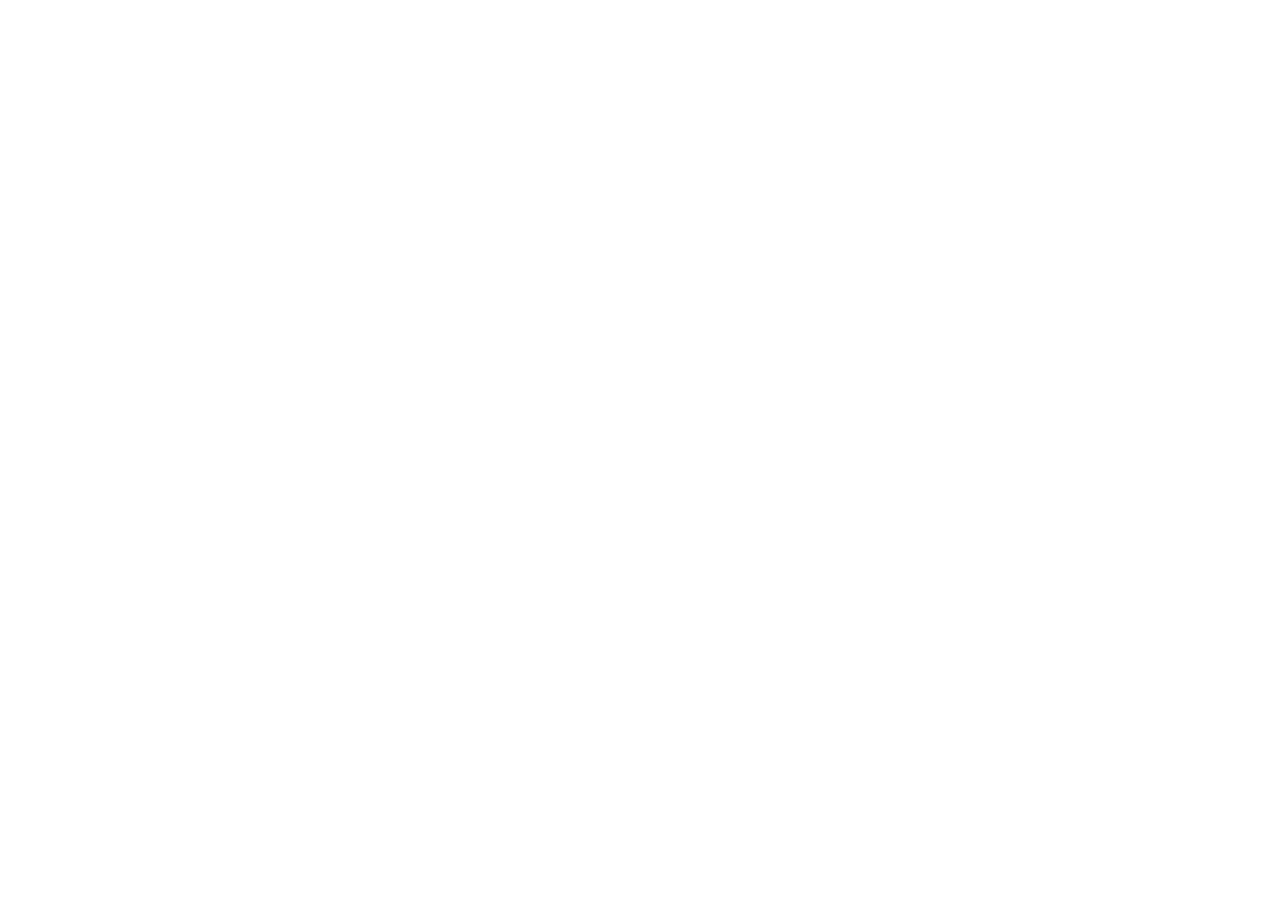
==== index.html @ da87ca2b "Initial commit" ====
<!DOCTYPE html>
<html lang="en">

<head>
<meta charset="UTF-8">
<meta http-equiv="X-UA-Compatible" content="IE=edge">
<meta name="viewport" content="width=device-width, initial-scale=1.0">
<title>Document</title>
<link rel="stylesheet" href="css/main.css">
<script src="js/app.js" defer></script>
</head>

<body>

<!--============ HEADER ============-->
<header class="header">

</header>
<!--============ SECTION ============-->
<section class="section">

</section>
<!--============ FOOTER ============-->
<footer class="footer">

</footer>

</body>

</html>
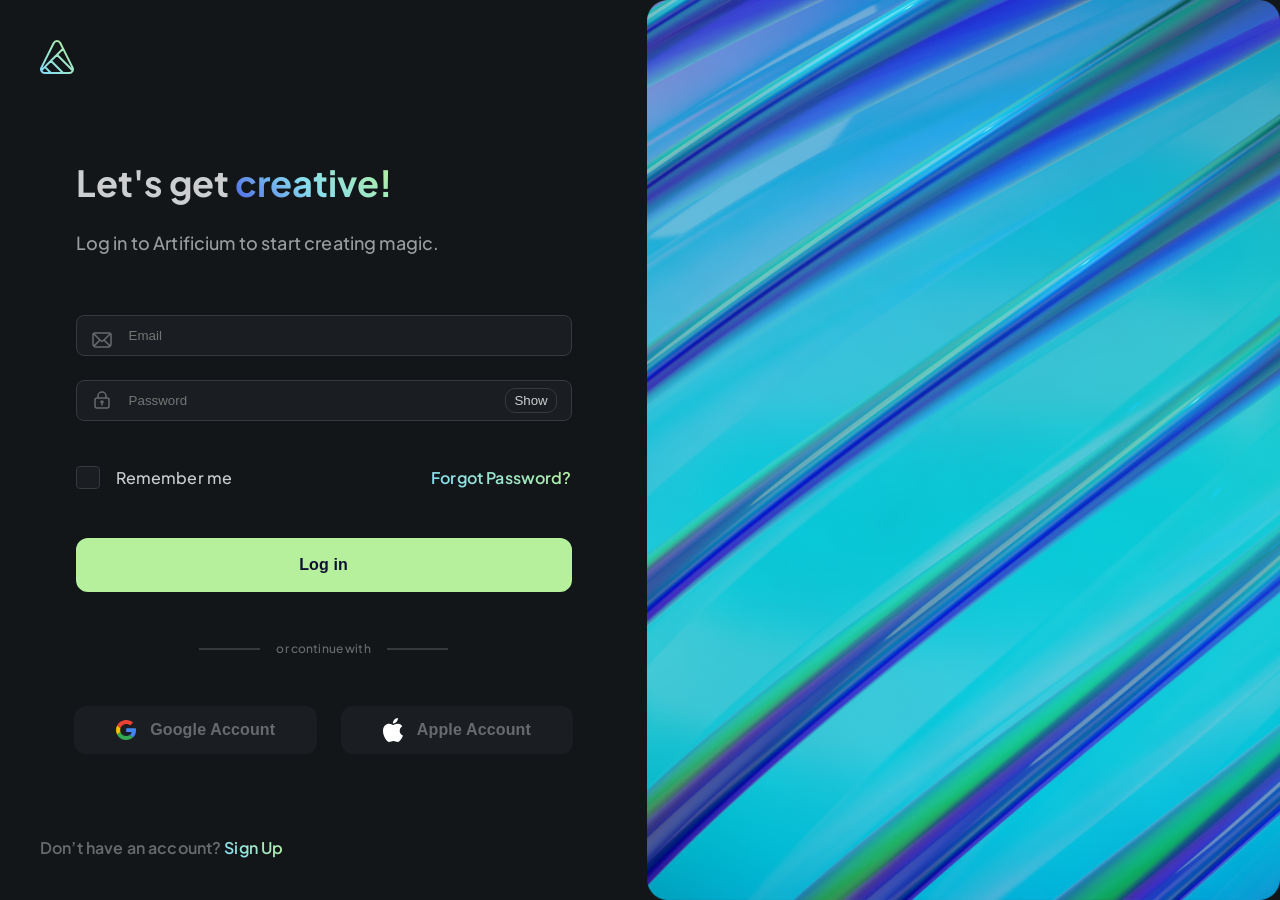
==== commit c8070d78: "path 0.1" ====
--- a/index.html
+++ b/index.html
@@ -6,24 +6,70 @@
 <meta http-equiv="X-UA-Compatible" content="IE=edge">
 <meta name="viewport" content="width=device-width, initial-scale=1.0">
 <title>Document</title>
-<link rel="stylesheet" href="css/main.css">
-<script src="js/app.js" defer></script>
+<link rel="stylesheet" href="css/style.css">
+<script src="js/main.js" defer></script>
 </head>
 
 <body>
 
-<!--============ HEADER ============-->
-<header class="header">
+<!--============ SECTION ============-->
+<section class="login">
+	<div class="login__left">
+		<a href="#" class="login__logo"><img src="assets/login/img/logo.svg" alt="logo"></a>
+		<div class="login__form form">
+			<h1 class="form__title">Let's get <span> creative!</span></h1>
+			<p class="form__subtitle">Log in to Artificium to start creating magic.</p>
+			<div class="form__input email">
+				<svg viewBox="0 0 24 24" xmlns="http://www.w3.org/2000/svg" xmlns:xlink="http://www.w3.org/1999/xlink" width="24.000000" height="24.000000" fill="none" customFrame="#000000">
+					<rect id="Lead Icon" width="24.000000" height="24.000000" x="0.000000" y="0.000000" />
+					<path id="icon" d="M19 5C20.1046 5 21 5.89543 21 7L21 16C21 16.8284 20.6642 17.5784 20.1213 18.1213C19.5784 18.6642 18.8284 19 18 19L6 19C5.17157 19 4.42157 18.6642 3.87868 18.1213C3.33579 17.5784 3 16.8284 3 16L3 7C3 5.89543 3.89543 5 5 5L19 5ZM4 6L10 12L10.5858 12.5858C11.3668 13.3668 12.6332 13.3668 13.4142 12.5858L14 12L20 6M20.1213 18.1213L14 12M3.87868 18.1213L10 12" fill-rule="nonzero" stroke="rgb(104,107,110)" stroke-linecap="round" stroke-width="1.500000" />
+				</svg>
+				<input type="email" placeholder="Email" class="input-email" required>
+				<span class="form__input-error">Incorrect email!</span>
+			</div>
+			<div class="form__input password">
+				<svg viewBox="0 0 24 24" xmlns="http://www.w3.org/2000/svg" xmlns:xlink="http://www.w3.org/1999/xlink" width="24.000000" height="24.000000" fill="none" customFrame="#000000">
+					<rect id="Lead Icon" width="24.000000" height="24.000000" x="0.000000" y="0.000000" />
+					<path id="icon" d="M17 10C18.1046 10 19 10.8954 19 12L19 18C19 19.1046 18.1046 20 17 20L7 20C5.89543 20 5 19.1046 5 18L5 12C5 10.8954 5.89543 10 7 10L17 10ZM8 10L8 8C8 5.79086 9.79086 4 12 4C14.2091 4 16 5.79086 16 8L16 10M12 15C11.4477 15 11 14.5523 11 14C11 13.4477 11.4477 13 12 13C12.5523 13 13 13.4477 13 14C13 14.5523 12.5523 15 12 15ZM12 15L12 17" fill-rule="evenodd" stroke="rgb(104,107,110)" stroke-linecap="round" stroke-linejoin="round" stroke-width="1.500000" />
+				</svg>
+				<input type="password" placeholder="Password" class="input-password" required>
+				<button type="button" class="form__password-toggle">Show</button>
+			</div>
+			<div class="form__help">
+				<label class="form__checkbox">
+					<input type="checkbox" class="form__checkbox-input">
+					<span class="form__checkbox-box"></span>
+					<span class="form__checkbox-text">Remember me</span>
+				</label>
+				<a href="#" class="form__forgot">Forgot Password?</a>
+			</div>
+			<div class="form__button">
+				<button class="button button-form">Log in</button>
+			</div>
+		</div>
+		<div class="login__line">
+			<span></span>
+			<p class="login__line-text">or continue with</p>
+			<span></span>
+		</div>
+		<div class="login__socials">
+			<button class="login__socials-btn">
+				<img src="assets/login/icon/google-icon.svg" alt="google-icon">
+				Google Account
+			</button>
+			<button class="login__socials-btn">
+				<img src="assets/login/icon/apple-icon.svg" alt="apple-icon">
+				Apple Account
+			</button>
+		</div>
+		<div class="login__signup">
+			<span class="login__signup-text">Don’t have an account?</span>
+			<a href="" class="login__signup-link">Sign Up</a>
+		</div>
+	</div>
+		<img class="login__right" src="assets/login/img/Illustration.png" alt="Illustration">
+</section>
 
-</header>
-<!--============ SECTION ============-->
-<section class="section">
-
-</section>
-<!--============ FOOTER ============-->
-<footer class="footer">
-
-</footer>
 
 </body>
 
--- a/css/style.css
+++ b/css/style.css
@@ -0,0 +1,452 @@
+:root {
+  --bg-main: rgba(19, 22, 25, 1);
+  --bg-input: rgba(54, 58, 61, 1);
+  --color-main: rgba(205, 206, 207, 1);
+  --color-white: rgba(232, 233, 233, 1);
+  --color-muted: rgba(155, 156, 158, 1);
+  --color-dark: rgba(12, 17, 50, 1);
+  --color-primmary: rgba(182, 240, 156, 1);
+  --color-hover: rgba(200, 244, 180, 1);
+  --color-hover2: rgba(219, 247, 205, 1);
+  --color-noble-600: rgba(26, 29, 33, 1);
+  --color-noble-500: rgba(54, 58, 61, 1);
+  --color-noble-400: rgba(104, 107, 110, 1);
+}
+
+html {
+  font-size: 100%;
+}
+@media screen and (max-width: 430px) {
+  html {
+    font-size: 87%;
+  }
+}
+
+body {
+  background: var(--bg-main);
+  font-size: 1rem;
+  font-family: "PLusjakartaSans";
+  font-weight: 400;
+  color: var(--color-main);
+}
+
+@font-face {
+  font-family: "PLusjakartaSans";
+  src: url(../assets/fonts/PlusJakartaSans-Regular.woff2) format("woff2");
+  font-weight: 400;
+  font-style: normal;
+  font-display: swap;
+}
+@font-face {
+  font-family: "PLusjakartaSans";
+  src: url(../assets/fonts/PlusJakartaSans-Medium.woff2) format("woff2");
+  font-weight: 500;
+  font-style: normal;
+  font-display: swap;
+}
+@font-face {
+  font-family: "PLusjakartaSans";
+  src: url(../assets/fonts/PlusJakartaSans-SemiBold.woff2) format("woff2");
+  font-weight: 600;
+  font-style: normal;
+  font-display: swap;
+}
+@font-face {
+  font-family: "PLusjakartaSans";
+  src: url(../assets/fonts/PlusJakartaSans-Bold.woff2) format("woff2");
+  font-style: normal;
+  font-display: swap;
+}
+*,
+*::after,
+*::before {
+  margin: 0;
+  padding: 0;
+  -webkit-box-sizing: border-box;
+          box-sizing: border-box;
+}
+
+a {
+  color: inherit;
+  text-decoration: none;
+  outline: none;
+}
+
+ol,
+ul {
+  list-style: none;
+}
+
+img {
+  max-width: 100%;
+}
+
+h1, h2, h3, h4, h5, h6 {
+  font-size: inherit;
+  font-weight: inherit;
+}
+
+button,
+input,
+textarea {
+  outline: none;
+  border: none;
+}
+
+.login {
+  display: -webkit-box;
+  display: -ms-flexbox;
+  display: flex;
+  width: 100%;
+  height: 100vh;
+  overflow: hidden;
+}
+.login__left {
+  -webkit-box-flex: 1;
+      -ms-flex: 1;
+          flex: 1;
+  display: -webkit-box;
+  display: -ms-flexbox;
+  display: flex;
+  -webkit-box-align: center;
+      -ms-flex-align: center;
+          align-items: center;
+  -webkit-box-orient: vertical;
+  -webkit-box-direction: normal;
+      -ms-flex-direction: column;
+          flex-direction: column;
+  -webkit-box-pack: center;
+      -ms-flex-pack: center;
+          justify-content: center;
+  padding: 40px;
+  height: 100%;
+}
+.login__logo {
+  -ms-flex-item-align: start;
+      align-self: flex-start;
+  margin-bottom: auto;
+}
+.login__line {
+  width: 44%;
+  display: -webkit-box;
+  display: -ms-flexbox;
+  display: flex;
+  -webkit-box-pack: center;
+      -ms-flex-pack: center;
+          justify-content: center;
+  -webkit-box-align: center;
+      -ms-flex-align: center;
+          align-items: center;
+  margin: 48px auto;
+  gap: 16px;
+}
+.login__line span {
+  -webkit-box-flex: 1;
+      -ms-flex: 1;
+          flex: 1;
+  border: 1px solid rgb(54, 58, 61);
+}
+@media screen and (max-width: 430px) {
+  .login__line span {
+    display: none;
+  }
+}
+.login__line-text {
+  color: var(--color-noble-400);
+  font-size: 0.75rem;
+  font-weight: 500;
+  line-height: 1.125rem;
+  letter-spacing: 0.15px;
+}
+.login__socials {
+  width: 100%;
+  display: grid;
+  grid-template-columns: auto auto;
+  -webkit-box-pack: center;
+      -ms-flex-pack: center;
+          justify-content: center;
+  gap: 24px;
+  margin-bottom: auto;
+}
+@media screen and (max-width: 570px) {
+  .login__socials {
+    grid-template-columns: 1fr;
+    margin-bottom: 30px;
+  }
+}
+.login__socials-btn {
+  display: -webkit-box;
+  display: -ms-flexbox;
+  display: flex;
+  -webkit-box-align: center;
+      -ms-flex-align: center;
+          align-items: center;
+  -webkit-box-pack: center;
+      -ms-flex-pack: center;
+          justify-content: center;
+  gap: 14px;
+  border-radius: 12px;
+  background: var(--color-noble-600);
+  color: var(--color-noble-400);
+  font-size: 1rem;
+  padding: 12px 42px;
+  font-weight: 600;
+  line-height: 1.5rem;
+  letter-spacing: 0.15px;
+  cursor: pointer;
+  -webkit-transition: 320ms ease-in;
+  transition: 320ms ease-in;
+}
+.login__socials-btn:hover {
+  background: var(--color-noble-500);
+}
+.login__signup {
+  -ms-flex-item-align: start;
+      align-self: flex-start;
+}
+.login__signup-text {
+  color: var(--color-noble-400);
+  font-size: 1rem;
+  font-weight: 600;
+  line-height: 1.5rem;
+  letter-spacing: 0.15px;
+}
+.login__signup-link {
+  background: linear-gradient(45deg, rgb(130, 219, 247) 0%, rgb(182, 240, 156) 100%);
+  -webkit-background-clip: text;
+  color: transparent;
+  background-clip: text;
+  font-size: 1rem;
+  line-height: 1.5rem;
+  font-weight: 600;
+  letter-spacing: 0.15px;
+}
+@media screen and (max-width: 572px) {
+  .login__right {
+    display: none;
+  }
+}
+
+.form {
+  min-width: 496px;
+}
+@media screen and (max-width: 570px) {
+  .form {
+    min-width: 350px;
+  }
+}
+@media screen and (max-width: 430px) {
+  .form {
+    min-width: 250px;
+  }
+}
+.form__title {
+  font-size: 2.25rem;
+  font-weight: 400;
+  line-height: 44px;
+  margin-bottom: 24px;
+}
+.form__title span {
+  background: linear-gradient(45deg, rgb(77, 98, 229) 0%, rgb(135.15, 221.08, 237.99) 45%, rgb(182, 240, 156) 100%);
+  -webkit-background-clip: text;
+  color: transparent;
+  background-clip: text;
+}
+.form__subtitle {
+  color: var(--color-muted);
+  font-size: 1.125rem;
+  font-weight: 500;
+  line-height: 1.75rem;
+  letter-spacing: 0.15px;
+  margin-bottom: 58px;
+}
+.form__input {
+  position: relative;
+  width: 100%;
+}
+.form__input :focus-within {
+  -webkit-box-shadow: 0px 0px 0px 4px rgba(132, 220, 245, 0.24);
+          box-shadow: 0px 0px 0px 4px rgba(132, 220, 245, 0.24);
+  background: rgb(26, 29, 33);
+  border-radius: 8px;
+  -webkit-transition: 250ms ease-out;
+  transition: 250ms ease-out;
+  border: 1px solid rgb(130, 219, 247);
+}
+.form__input svg {
+  position: absolute;
+  top: 20%;
+  left: 3%;
+}
+.form__input input {
+  background: rgb(26, 29, 33);
+  border: 1px solid rgb(54, 58, 61);
+  border-radius: 8px;
+  padding: 12px 16px 12px 52px;
+  width: 100%;
+  color: var(--color-main);
+}
+.form__input input ::-webkit-input-placeholder {
+  color: var(--color-muted);
+}
+.form__input input ::-moz-placeholder {
+  color: var(--color-muted);
+}
+.form__input input :-ms-input-placeholder {
+  color: var(--color-muted);
+}
+.form__input input ::-ms-input-placeholder {
+  color: var(--color-muted);
+}
+.form__input input ::placeholder {
+  color: var(--color-muted);
+}
+.form__input input:-webkit-autofill, .form__input input:-webkit-autofill:hover, .form__input input:-webkit-autofill:focus, .form__input input:-webkit-autofill:active {
+  -webkit-box-shadow: 0 0 0 30px rgb(26, 29, 33) inset !important;
+  -webkit-text-fill-color: var(--color-main) !important;
+  -webkit-transition: background-color 5000s ease-in-out 0s;
+  transition: background-color 5000s ease-in-out 0s;
+}
+.form__input input.error {
+  border: 1px solid rgb(255, 51, 51);
+}
+.form__input input.error ~ .form__input-error {
+  opacity: 1;
+  visibility: visible;
+}
+.form__input-error {
+  color: #D0302F;
+  font-size: 1rem;
+  font-weight: 500;
+  line-height: 1.5rem;
+  letter-spacing: 0.15px;
+  opacity: 0;
+  visibility: hidden;
+  -webkit-transition: 140ms ease-in;
+  transition: 140ms ease-in;
+}
+.form__password-toggle {
+  position: absolute;
+  right: 3%;
+  top: 20%;
+  border-radius: 10px;
+  background: var(--color-noble-600);
+  border: 1px solid rgb(54, 58, 61);
+  color: var(--color-main);
+  padding: 4px 8px;
+  cursor: pointer;
+}
+.form__help {
+  display: -webkit-box;
+  display: -ms-flexbox;
+  display: flex;
+  -webkit-box-align: center;
+      -ms-flex-align: center;
+          align-items: center;
+  -webkit-box-pack: justify;
+      -ms-flex-pack: justify;
+          justify-content: space-between;
+  margin-top: 45px;
+  margin-bottom: 48px;
+}
+@media screen and (max-width: 360px) {
+  .form__help {
+    display: block;
+  }
+}
+.form__checkbox {
+  display: -webkit-box;
+  display: -ms-flexbox;
+  display: flex;
+  -webkit-box-align: center;
+      -ms-flex-align: center;
+          align-items: center;
+  gap: 16px;
+}
+@media screen and (max-width: 360px) {
+  .form__checkbox {
+    margin-bottom: 15px;
+  }
+}
+.form__checkbox-input {
+  position: absolute;
+  opacity: 0;
+  width: 0;
+  height: 0;
+}
+.form__checkbox-input:checked ~ .form__checkbox-box::after {
+  opacity: 1;
+}
+.form__checkbox-box {
+  display: -webkit-box;
+  display: -ms-flexbox;
+  display: flex;
+  -webkit-box-align: center;
+      -ms-flex-align: center;
+          align-items: center;
+  -webkit-box-pack: center;
+      -ms-flex-pack: center;
+          justify-content: center;
+  width: 24px;
+  height: 23px;
+  border: 1px solid rgb(54, 58, 61);
+  border-radius: 4px;
+  background: rgb(26, 29, 33);
+  cursor: pointer;
+  -webkit-transition: 440ms ease-out;
+  transition: 440ms ease-out;
+}
+.form__checkbox-box::after {
+  content: "";
+  width: 4px;
+  height: 9px;
+  border: solid white;
+  border-width: 0 2px 2px 0;
+  -webkit-transform: rotate(45deg);
+          transform: rotate(45deg);
+  opacity: 0;
+  -webkit-transition: 340ms ease-out;
+  transition: 340ms ease-out;
+}
+.form__checkbox-text {
+  color: var(--color-main);
+  font-size: 1rem;
+  font-weight: 500;
+  line-height: 1.5rem;
+  letter-spacing: 0.15px;
+  cursor: pointer;
+}
+.form__forgot {
+  background: linear-gradient(45deg, rgb(130, 219, 247) 0%, rgb(182, 240, 156) 100%);
+  -webkit-background-clip: text;
+  color: transparent;
+  background-clip: text;
+  font-size: 1rem;
+  font-weight: 600;
+  line-height: 1.5rem;
+  letter-spacing: 0.15px;
+}
+
+.button {
+  border-radius: 12px;
+  background: var(--color-primmary);
+  border: 3px solid var(--color-primmary);
+  color: rgb(12, 17, 50);
+  cursor: pointer;
+  font-size: 1rem;
+  line-height: 1.5rem;
+  font-weight: 600;
+  letter-spacing: 0.15px;
+  padding: 12px 0;
+  -webkit-transition: 560ms ease-out;
+  transition: 560ms ease-out;
+}
+.button:hover {
+  color: rgb(200, 244, 180);
+  background: none;
+  border: 3px solid rgb(200, 244, 180);
+}
+
+.button-form {
+  width: 100%;
+}/*# sourceMappingURL=style.css.map */
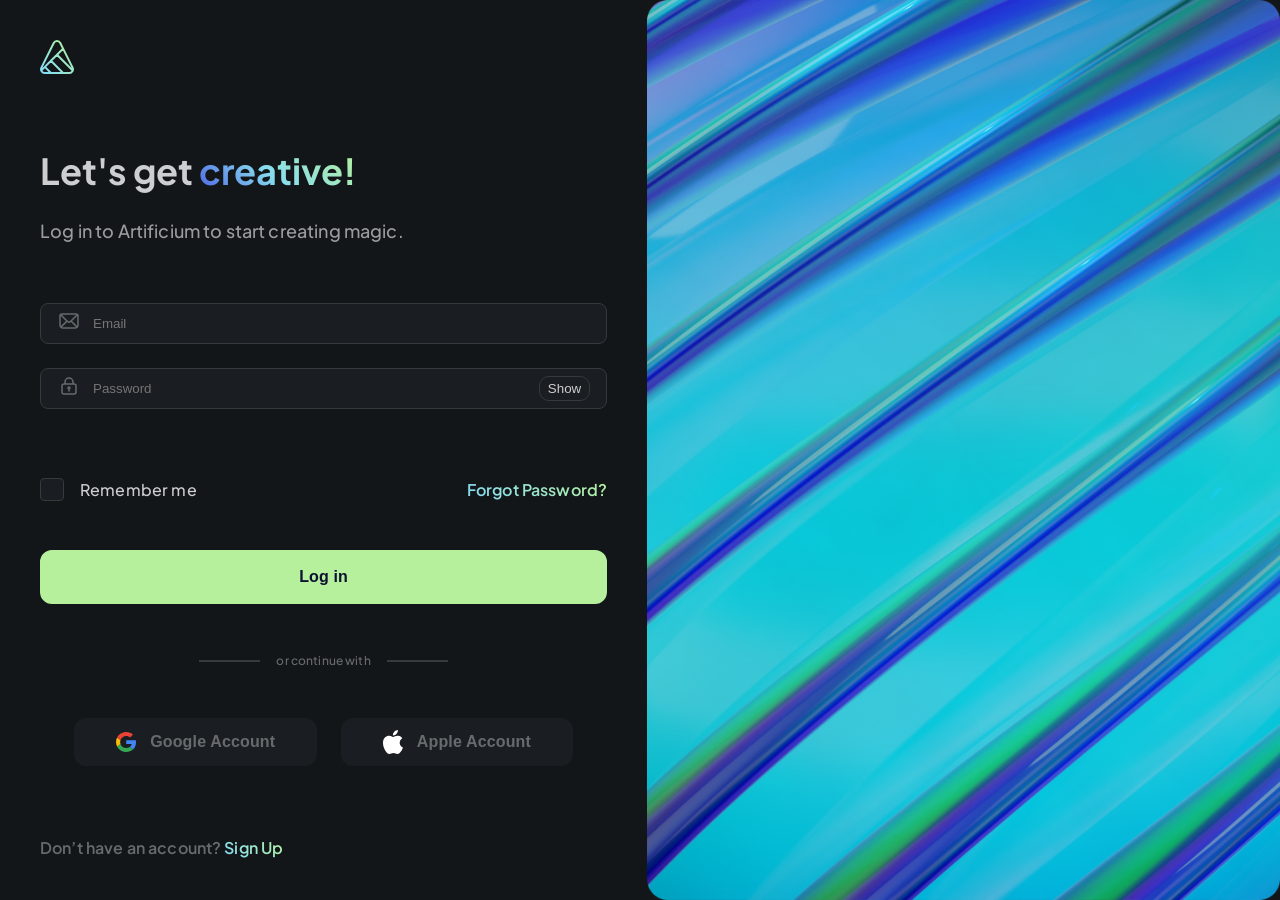
==== commit 785815f4: "path 0.2" ====
--- a/index.html
+++ b/index.html
@@ -15,7 +15,7 @@
 <!--============ SECTION ============-->
 <section class="login">
 	<div class="login__left">
-		<a href="#" class="login__logo"><img src="assets/login/img/logo.svg" alt="logo"></a>
+		<a href="#" class="login__logo"><img src="assets/img/logo.svg" alt="logo"></a>
 		<div class="login__form form">
 			<h1 class="form__title">Let's get <span> creative!</span></h1>
 			<p class="form__subtitle">Log in to Artificium to start creating magic.</p>
@@ -34,6 +34,7 @@
 				</svg>
 				<input type="password" placeholder="Password" class="input-password" required>
 				<button type="button" class="form__password-toggle">Show</button>
+				<span class="form__password-error">The password should not be short and should contain at least one digit.</span>
 			</div>
 			<div class="form__help">
 				<label class="form__checkbox">
@@ -47,9 +48,9 @@
 				<button class="button button-form">Log in</button>
 			</div>
 		</div>
-		<div class="login__line">
+		<div class="line">
 			<span></span>
-			<p class="login__line-text">or continue with</p>
+			<p class="line-text">or continue with</p>
 			<span></span>
 		</div>
 		<div class="login__socials">
@@ -64,7 +65,7 @@
 		</div>
 		<div class="login__signup">
 			<span class="login__signup-text">Don’t have an account?</span>
-			<a href="" class="login__signup-link">Sign Up</a>
+			<a href="register.html" class="login__signup-link">Sign Up</a>
 		</div>
 	</div>
 		<img class="login__right" src="assets/login/img/Illustration.png" alt="Illustration">
--- a/css/style.css
+++ b/css/style.css
@@ -126,37 +126,18 @@
       align-self: flex-start;
   margin-bottom: auto;
 }
-.login__line {
-  width: 44%;
-  display: -webkit-box;
-  display: -ms-flexbox;
-  display: flex;
-  -webkit-box-pack: center;
-      -ms-flex-pack: center;
-          justify-content: center;
-  -webkit-box-align: center;
-      -ms-flex-align: center;
-          align-items: center;
-  margin: 48px auto;
-  gap: 16px;
-}
-.login__line span {
-  -webkit-box-flex: 1;
-      -ms-flex: 1;
-          flex: 1;
-  border: 1px solid rgb(54, 58, 61);
+.login__form {
+  min-width: 496px;
+}
+@media screen and (max-width: 570px) {
+  .login__form {
+    min-width: 350px;
+  }
 }
 @media screen and (max-width: 430px) {
-  .login__line span {
-    display: none;
-  }
-}
-.login__line-text {
-  color: var(--color-noble-400);
-  font-size: 0.75rem;
-  font-weight: 500;
-  line-height: 1.125rem;
-  letter-spacing: 0.15px;
+  .login__form {
+    min-width: 250px;
+  }
 }
 .login__socials {
   width: 100%;
@@ -227,23 +208,10 @@
   }
 }
 
-.form {
-  min-width: 496px;
-}
-@media screen and (max-width: 570px) {
-  .form {
-    min-width: 350px;
-  }
-}
-@media screen and (max-width: 430px) {
-  .form {
-    min-width: 250px;
-  }
-}
 .form__title {
   font-size: 2.25rem;
   font-weight: 400;
-  line-height: 44px;
+  line-height: 2.75rem;
   margin-bottom: 24px;
 }
 .form__title span {
@@ -275,7 +243,7 @@
 }
 .form__input svg {
   position: absolute;
-  top: 20%;
+  top: 10%;
   left: 3%;
 }
 .form__input input {
@@ -314,7 +282,11 @@
   opacity: 1;
   visibility: visible;
 }
-.form__input-error {
+.form__input input.error ~ .form__password-error {
+  opacity: 1;
+  visibility: visible;
+}
+.form__input-error, .form__password-error {
   color: #D0302F;
   font-size: 1rem;
   font-weight: 500;
@@ -328,7 +300,7 @@
 .form__password-toggle {
   position: absolute;
   right: 3%;
-  top: 20%;
+  top: 13%;
   border-radius: 10px;
   background: var(--color-noble-600);
   border: 1px solid rgb(54, 58, 61);
@@ -449,4 +421,289 @@
 
 .button-form {
   width: 100%;
+}
+
+.line {
+  width: 44%;
+  display: -webkit-box;
+  display: -ms-flexbox;
+  display: flex;
+  -webkit-box-pack: center;
+      -ms-flex-pack: center;
+          justify-content: center;
+  -webkit-box-align: center;
+      -ms-flex-align: center;
+          align-items: center;
+  margin: 48px 0px;
+  gap: 16px;
+}
+.line span {
+  -webkit-box-flex: 1;
+      -ms-flex: 1;
+          flex: 1;
+  border: 1px solid rgb(54, 58, 61);
+}
+@media screen and (max-width: 430px) {
+  .line span {
+    display: none;
+  }
+}
+.line-text {
+  color: var(--color-noble-400);
+  font-size: 0.75rem;
+  font-weight: 500;
+  line-height: 1.125rem;
+  letter-spacing: 0.15px;
+}
+
+.register {
+  display: -webkit-box;
+  display: -ms-flexbox;
+  display: flex;
+  width: 100%;
+  height: 100vh;
+  overflow: hidden;
+}
+@media screen and (max-width: 1023px) {
+  .register {
+    overflow-x: hidden;
+    overflow-y: auto;
+  }
+}
+.register-left {
+  -webkit-box-flex: 1;
+      -ms-flex: 1;
+          flex: 1;
+  display: -webkit-box;
+  display: -ms-flexbox;
+  display: flex;
+  -webkit-box-orient: vertical;
+  -webkit-box-direction: normal;
+      -ms-flex-direction: column;
+          flex-direction: column;
+  padding: 48px;
+  height: 100%;
+}
+.register__header {
+  display: -webkit-box;
+  display: -ms-flexbox;
+  display: flex;
+  -webkit-box-align: center;
+      -ms-flex-align: center;
+          align-items: center;
+  -webkit-box-pack: justify;
+      -ms-flex-pack: justify;
+          justify-content: space-between;
+  margin-bottom: auto;
+}
+@media screen and (max-width: 570px) {
+  .register__header {
+    margin-bottom: 20px;
+  }
+}
+.register__header-login {
+  background: linear-gradient(45deg, rgb(130, 219, 247) 0%, rgb(182, 240, 156) 100%);
+  -webkit-background-clip: text;
+  color: transparent;
+  background-clip: text;
+  font-size: 1rem;
+  line-height: 1.5rem;
+  font-weight: 600;
+  letter-spacing: 0.15px;
+}
+.register__form {
+  display: -webkit-box;
+  display: -ms-flexbox;
+  display: flex;
+  -webkit-box-orient: vertical;
+  -webkit-box-direction: normal;
+      -ms-flex-direction: column;
+          flex-direction: column;
+  -webkit-box-align: center;
+      -ms-flex-align: center;
+          align-items: center;
+  -webkit-box-pack: center;
+      -ms-flex-pack: center;
+          justify-content: center;
+  margin-bottom: auto;
+}
+.register__footer {
+  display: -webkit-box;
+  display: -ms-flexbox;
+  display: flex;
+  -webkit-box-align: center;
+      -ms-flex-align: center;
+          align-items: center;
+  -webkit-box-pack: justify;
+      -ms-flex-pack: justify;
+          justify-content: space-between;
+}
+.register__footer-copyright, .register__footer-text {
+  color: var(--color-muted);
+  font-size: 0.75rem;
+  font-weight: 500;
+  line-height: 1.75rem;
+  letter-spacing: 0.15px;
+}
+@media screen and (max-width: 575px) {
+  .register-right {
+    display: none;
+  }
+}
+
+.form__step {
+  display: none;
+}
+.form__step-active {
+  display: block;
+}
+.form__text {
+  color: rgb(255, 255, 255);
+  font-size: 2.25rem;
+  font-weight: 400;
+  line-height: 2.75rem;
+  margin-bottom: 64px;
+}
+.form__fields {
+  display: grid;
+  grid-template-columns: repeat(2, 1fr);
+  gap: 24px;
+  margin-bottom: 48px;
+}
+@media screen and (max-width: 570px) {
+  .form__fields {
+    grid-template-columns: 1fr;
+    gap: 0px;
+    margin-bottom: 10px;
+  }
+}
+.form__fields-block {
+  display: -webkit-box;
+  display: -ms-flexbox;
+  display: flex;
+  -webkit-box-orient: vertical;
+  -webkit-box-direction: normal;
+      -ms-flex-direction: column;
+          flex-direction: column;
+  gap: 16px;
+}
+.form__fields-text {
+  color: var(--color-muted);
+  font-size: 0.75rem;
+  font-weight: 500;
+  line-height: 1.125rem;
+  letter-spacing: 0.15px;
+}
+.form__fields-input, .form__workspace-input {
+  font-weight: 500;
+  font-size: 1rem;
+  letter-spacing: 0.15px;
+  color: var(--color-muted);
+  border: 1px solid rgb(54, 58, 61);
+  border-radius: 8px;
+  background: rgb(26, 29, 33);
+  padding: 12px 16px;
+}
+.form__fields-input::-webkit-input-placeholder, .form__workspace-input::-webkit-input-placeholder {
+  color: var(--color-muted);
+}
+.form__fields-input::-moz-placeholder, .form__workspace-input::-moz-placeholder {
+  color: var(--color-muted);
+}
+.form__fields-input:-ms-input-placeholder, .form__workspace-input:-ms-input-placeholder {
+  color: var(--color-muted);
+}
+.form__fields-input::-ms-input-placeholder, .form__workspace-input::-ms-input-placeholder {
+  color: var(--color-muted);
+}
+.form__fields-input::placeholder, .form__workspace-input::placeholder {
+  color: var(--color-muted);
+}
+.form__fields-input:-webkit-autofill, .form__fields-input:-webkit-autofill:hover, .form__fields-input:-webkit-autofill:focus, .form__fields-input:-webkit-autofill:active, .form__workspace-input:-webkit-autofill, .form__workspace-input:-webkit-autofill:hover, .form__workspace-input:-webkit-autofill:focus, .form__workspace-input:-webkit-autofill:active {
+  -webkit-box-shadow: 0 0 0 30px rgb(26, 29, 33) inset !important;
+  -webkit-text-fill-color: var(--color-main) !important;
+  -webkit-transition: background-color 5000s ease-in-out 0s;
+  transition: background-color 5000s ease-in-out 0s;
+}
+.form__fields-input.error ~ .form__fields-error, .form__workspace-input.error ~ .form__fields-error {
+  opacity: 1;
+  visibility: visible;
+}
+.form__fields-error {
+  color: #D0302F;
+  font-size: 1rem;
+  font-weight: 500;
+  line-height: 1.5rem;
+  letter-spacing: 0.15px;
+  opacity: 0;
+  visibility: hidden;
+  -webkit-transition: 140ms ease-in;
+  transition: 140ms ease-in;
+}
+.form__agreement {
+  margin-bottom: 48px;
+}
+@media screen and (max-width: 570px) {
+  .form__agreement {
+    margin-bottom: 15px;
+  }
+}
+.form__create {
+  width: 100%;
+}
+@media screen and (max-width: 570px) {
+  .form__create {
+    margin-bottom: 20px;
+  }
+}
+.form__workspace {
+  width: 100%;
+  display: -webkit-box;
+  display: -ms-flexbox;
+  display: flex;
+  -webkit-box-align: center;
+      -ms-flex-align: center;
+          align-items: center;
+  gap: 24px;
+}
+@media screen and (max-width: 990px) {
+  .form__workspace {
+    -webkit-box-orient: vertical;
+    -webkit-box-direction: normal;
+        -ms-flex-direction: column;
+            flex-direction: column;
+  }
+}
+.form__workspace-input {
+  -webkit-box-flex: 1;
+      -ms-flex: 1;
+          flex: 1;
+}
+.form__workspace-button {
+  padding: 12px 24px;
+}
+.form__creates {
+  width: 100%;
+  color: var(--color-muted);
+  font-size: 1rem;
+  font-weight: 500;
+  line-height: 1.5rem;
+  letter-spacing: 0.15px;
+  border-radius: 12px;
+  background: var(--color-noble-600);
+  padding: 12px 0px;
+  cursor: pointer;
+  -webkit-transition: 340ms ease-in;
+  transition: 340ms ease-in;
+}
+.form__creates:hover {
+  background: var(--color-noble-500);
+}
+
+.form__step-2 .form__text {
+  margin-bottom: 20px;
+}
+
+.line-register {
+  width: 100%;
 }/*# sourceMappingURL=style.css.map */
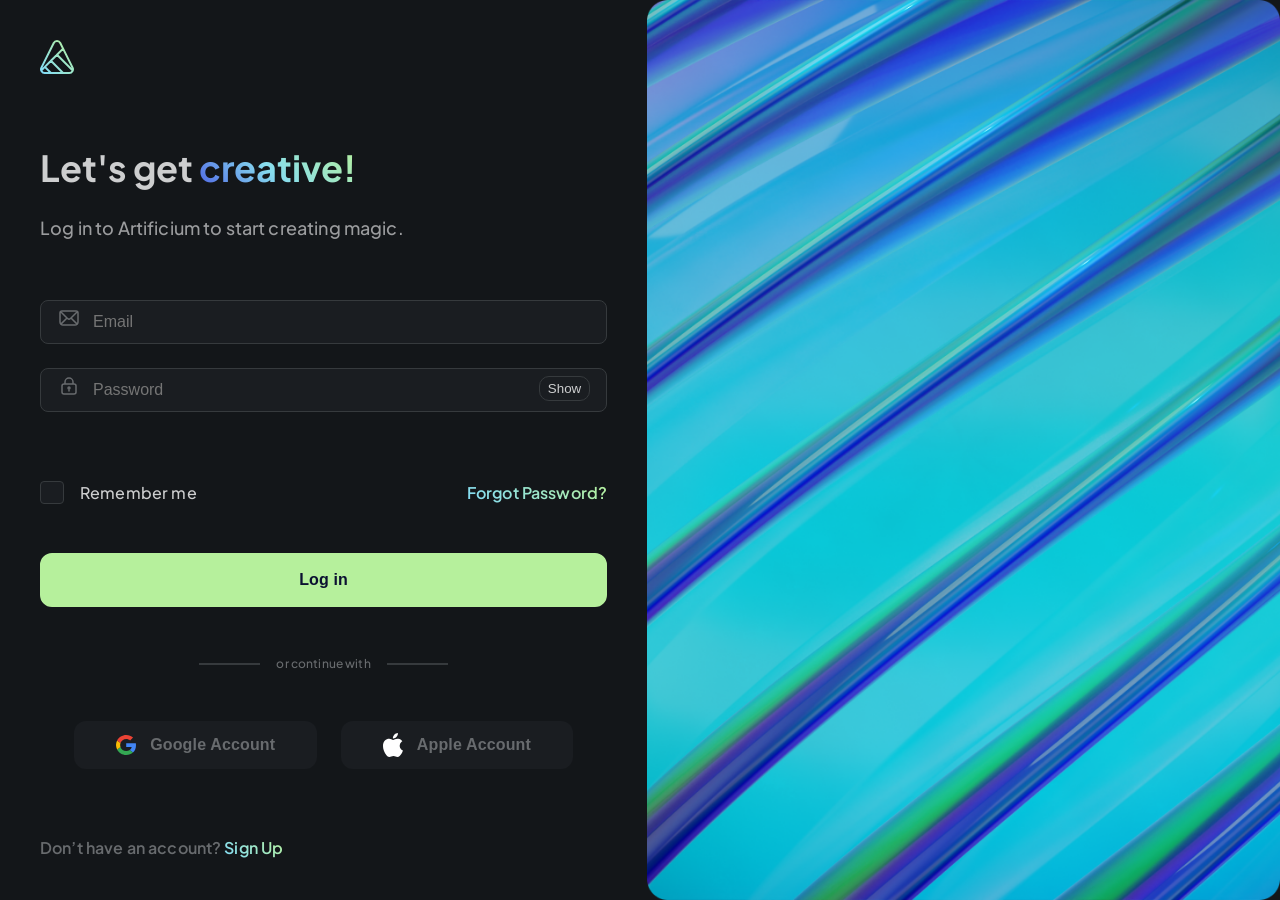
==== commit d7c77084: "fix project 0.2" ====
--- a/index.html
+++ b/index.html
@@ -4,8 +4,8 @@
 <head>
 <meta charset="UTF-8">
 <meta http-equiv="X-UA-Compatible" content="IE=edge">
-<meta name="viewport" content="width=device-width, initial-scale=1.0">
-<title>Document</title>
+<meta name="viewport" content="width=device-width, initial-scale=1.0 maximum-scale=1.0, user-scalable=no">
+<title>Login</title>
 <link rel="stylesheet" href="css/style.css">
 <script src="js/main.js" defer></script>
 </head>
@@ -20,24 +20,24 @@
 			<h1 class="form__title">Let's get <span> creative!</span></h1>
 			<p class="form__subtitle">Log in to Artificium to start creating magic.</p>
 			<div class="form__input email">
-				<svg viewBox="0 0 24 24" xmlns="http://www.w3.org/2000/svg" xmlns:xlink="http://www.w3.org/1999/xlink" width="24.000000" height="24.000000" fill="none" customFrame="#000000">
+				<svg viewBox="0 0 24 24" xmlns="http://www.w3.org/2000/svg" xmlns:xlink="http://www.w3.org/1999/xlink" width="24.000000" height="24.000000" fill="none">
 					<rect id="Lead Icon" width="24.000000" height="24.000000" x="0.000000" y="0.000000" />
 					<path id="icon" d="M19 5C20.1046 5 21 5.89543 21 7L21 16C21 16.8284 20.6642 17.5784 20.1213 18.1213C19.5784 18.6642 18.8284 19 18 19L6 19C5.17157 19 4.42157 18.6642 3.87868 18.1213C3.33579 17.5784 3 16.8284 3 16L3 7C3 5.89543 3.89543 5 5 5L19 5ZM4 6L10 12L10.5858 12.5858C11.3668 13.3668 12.6332 13.3668 13.4142 12.5858L14 12L20 6M20.1213 18.1213L14 12M3.87868 18.1213L10 12" fill-rule="nonzero" stroke="rgb(104,107,110)" stroke-linecap="round" stroke-width="1.500000" />
 				</svg>
-				<input type="email" placeholder="Email" class="input-email" required>
+				<input type="email" placeholder="Email" class="input-email" required aria-label="email">
 				<span class="form__input-error">Incorrect email!</span>
 			</div>
 			<div class="form__input password">
-				<svg viewBox="0 0 24 24" xmlns="http://www.w3.org/2000/svg" xmlns:xlink="http://www.w3.org/1999/xlink" width="24.000000" height="24.000000" fill="none" customFrame="#000000">
+				<svg viewBox="0 0 24 24" xmlns="http://www.w3.org/2000/svg" xmlns:xlink="http://www.w3.org/1999/xlink" width="24.000000" height="24.000000" fill="none">
 					<rect id="Lead Icon" width="24.000000" height="24.000000" x="0.000000" y="0.000000" />
 					<path id="icon" d="M17 10C18.1046 10 19 10.8954 19 12L19 18C19 19.1046 18.1046 20 17 20L7 20C5.89543 20 5 19.1046 5 18L5 12C5 10.8954 5.89543 10 7 10L17 10ZM8 10L8 8C8 5.79086 9.79086 4 12 4C14.2091 4 16 5.79086 16 8L16 10M12 15C11.4477 15 11 14.5523 11 14C11 13.4477 11.4477 13 12 13C12.5523 13 13 13.4477 13 14C13 14.5523 12.5523 15 12 15ZM12 15L12 17" fill-rule="evenodd" stroke="rgb(104,107,110)" stroke-linecap="round" stroke-linejoin="round" stroke-width="1.500000" />
 				</svg>
-				<input type="password" placeholder="Password" class="input-password" required>
+				<input type="password" placeholder="Password" aria-label="password" class="input-password" required>
 				<button type="button" class="form__password-toggle">Show</button>
 				<span class="form__password-error">The password should not be short and should contain at least one digit.</span>
 			</div>
 			<div class="form__help">
-				<label class="form__checkbox">
+				<label class="form__checkbox" for="Remember me">
 					<input type="checkbox" class="form__checkbox-input">
 					<span class="form__checkbox-box"></span>
 					<span class="form__checkbox-text">Remember me</span>
--- a/css/style.css
+++ b/css/style.css
@@ -93,13 +93,26 @@
   border: none;
 }
 
+a:focus-visible, button:focus-visible, input:focus-visible, textarea:focus-visible, [tabindex]:focus-visible {
+  outline: 1px solid var(--color-primmary);
+  outline-offset: 2px;
+}
+a:focus:not(:focus-visible), button:focus:not(:focus-visible), input:focus:not(:focus-visible), textarea:focus:not(:focus-visible), [tabindex]:focus:not(:focus-visible) {
+  outline: none;
+}
+
 .login {
   display: -webkit-box;
   display: -ms-flexbox;
   display: flex;
   width: 100%;
   height: 100vh;
-  overflow: hidden;
+  overflow-y: auto;
+}
+@media screen and (max-width: 767px) {
+  .login {
+    height: 100%;
+  }
 }
 .login__left {
   -webkit-box-flex: 1;
@@ -253,6 +266,7 @@
   padding: 12px 16px 12px 52px;
   width: 100%;
   color: var(--color-main);
+  font-size: 1rem;
 }
 .form__input input ::-webkit-input-placeholder {
   color: var(--color-muted);
@@ -462,12 +476,12 @@
   display: flex;
   width: 100%;
   height: 100vh;
-  overflow: hidden;
-}
-@media screen and (max-width: 1023px) {
+  overflow-x: hidden;
+  overflow-y: auto;
+}
+@media screen and (max-width: 767px) {
   .register {
-    overflow-x: hidden;
-    overflow-y: auto;
+    height: 100%;
   }
 }
 .register-left {
@@ -706,4 +720,1590 @@
 
 .line-register {
   width: 100%;
+}
+
+.dashboard {
+  padding: 12px;
+  display: -webkit-box;
+  display: -ms-flexbox;
+  display: flex;
+  width: 100vw;
+  height: 100vh;
+  gap: 12px;
+  overflow: hidden;
+}
+
+.main-content {
+  -webkit-box-flex: 1;
+      -ms-flex: 1;
+          flex: 1;
+  min-width: 0;
+  display: -webkit-box;
+  display: -ms-flexbox;
+  display: flex;
+  -webkit-box-orient: vertical;
+  -webkit-box-direction: normal;
+      -ms-flex-direction: column;
+          flex-direction: column;
+  height: 100%;
+}
+
+.project {
+  border-radius: 20px;
+  background: rgb(13, 15, 16);
+  -ms-flex-negative: 0;
+      flex-shrink: 0;
+}
+.project__top {
+  display: -webkit-box;
+  display: -ms-flexbox;
+  display: flex;
+  -webkit-box-align: center;
+      -ms-flex-align: center;
+          align-items: center;
+  -webkit-box-pack: justify;
+      -ms-flex-pack: justify;
+          justify-content: space-between;
+  padding: 24px;
+  border-bottom: 1px solid var(--bg-main);
+}
+@media screen and (max-width: 1023px) {
+  .project__top {
+    -webkit-box-orient: vertical;
+    -webkit-box-direction: normal;
+        -ms-flex-direction: column;
+            flex-direction: column;
+    -webkit-box-align: start;
+        -ms-flex-align: start;
+            align-items: start;
+    gap: 15px;
+  }
+}
+.project__top-text h2 {
+  color: var(--color-main);
+  font-size: 1.25rem;
+  line-height: 1.75rem;
+  font-weight: 700;
+}
+.project__top-text p {
+  color: var(--color-muted);
+  font-size: 0.875rem;
+  line-height: 1.25rem;
+  font-weight: 500;
+  letter-spacing: 0.15px;
+}
+.project__top-link {
+  display: -webkit-box;
+  display: -ms-flexbox;
+  display: flex;
+  -webkit-box-align: center;
+      -ms-flex-align: center;
+          align-items: center;
+  gap: 13px;
+  font-size: 0.875rem;
+  line-height: 1.25rem;
+  letter-spacing: 0.15px;
+  font-weight: 600;
+}
+@media screen and (max-width: 424px) {
+  .project__top-link {
+    display: none;
+  }
+}
+.project__top-edit {
+  display: -webkit-box;
+  display: -ms-flexbox;
+  display: flex;
+  -webkit-box-align: center;
+      -ms-flex-align: center;
+          align-items: center;
+  gap: 24px;
+}
+@media screen and (max-width: 424px) {
+  .project__top-edit {
+    width: 100%;
+    -webkit-box-pack: justify;
+        -ms-flex-pack: justify;
+            justify-content: space-between;
+  }
+}
+.project__top-button {
+  border-radius: 10px;
+  background: var(--color-noble-600);
+  padding: 8px 10px;
+  cursor: pointer;
+}
+.project__top-icon {
+  display: none;
+  position: absolute;
+  top: 2%;
+  right: 5%;
+  background: rgb(13, 15, 16);
+  border-radius: 10px;
+}
+@media screen and (max-width: 768px) {
+  .project__top-icon {
+    display: block;
+  }
+}
+.project__bottom {
+  padding: 24px;
+}
+
+.tabs__list {
+  display: -webkit-box;
+  display: -ms-flexbox;
+  display: flex;
+  gap: 24px;
+  -webkit-box-align: center;
+      -ms-flex-align: center;
+          align-items: center;
+}
+@media screen and (max-width: 424px) {
+  .tabs__list {
+    -webkit-box-orient: vertical;
+    -webkit-box-direction: normal;
+        -ms-flex-direction: column;
+            flex-direction: column;
+    -webkit-box-align: start;
+        -ms-flex-align: start;
+            align-items: start;
+  }
+}
+.tabs__link {
+  position: relative;
+  display: -webkit-box;
+  display: -ms-flexbox;
+  display: flex;
+  -webkit-box-align: center;
+      -ms-flex-align: center;
+          align-items: center;
+  gap: 12px;
+  background: none;
+  color: var(--color-muted);
+  font-size: 0.875rem;
+  line-height: 1.25rem;
+  letter-spacing: 0.15px;
+  font-weight: 600;
+  -webkit-transition: 302ms ease-in;
+  transition: 302ms ease-in;
+  cursor: pointer;
+}
+.tabs__link::before {
+  content: "";
+  position: absolute;
+  bottom: -23px;
+  left: 0;
+  width: 100%;
+  height: 4px;
+  border-radius: 4px 4px 0px 0px;
+  -webkit-box-shadow: 0px 10px 15px -3px rgba(182, 240, 156, 0.16), 0px 4px 6px -4px rgba(182, 240, 156, 0.16);
+          box-shadow: 0px 10px 15px -3px rgba(182, 240, 156, 0.16), 0px 4px 6px -4px rgba(182, 240, 156, 0.16);
+  background: var(--color-primmary);
+  -webkit-transform: scale(0);
+          transform: scale(0);
+  -webkit-transform-origin: left;
+          transform-origin: left;
+  -webkit-transition: -webkit-transform 302ms ease-in;
+  transition: -webkit-transform 302ms ease-in;
+  transition: transform 302ms ease-in;
+  transition: transform 302ms ease-in, -webkit-transform 302ms ease-in;
+}
+@media screen and (max-width: 424px) {
+  .tabs__link::before {
+    border-radius: 4px;
+    bottom: -10px;
+  }
+}
+.tabs__link.active {
+  color: var(--color-main);
+}
+.tabs__link.active::before {
+  -webkit-transform: scale(1);
+          transform: scale(1);
+  -webkit-transform-origin: right;
+          transform-origin: right;
+}
+.tabs__link.active svg {
+  stroke: var(--color-primmary);
+  -webkit-box-shadow: 0px 10px 15px -3px rgba(182, 240, 156, 0.16), 0px 4px 6px -4px rgba(182, 240, 156, 0.16);
+          box-shadow: 0px 10px 15px -3px rgba(182, 240, 156, 0.16), 0px 4px 6px -4px rgba(182, 240, 156, 0.16);
+}
+.tabs__link svg {
+  stroke: rgb(104, 107, 110);
+  -webkit-transition: 303ms ease-in;
+  transition: 303ms ease-in;
+}
+
+.project__top-button:hover .svg-elem-1 {
+  -webkit-animation: animate-svg-stroke-1 1s cubic-bezier(0.47, 0, 0.745, 0.715) 0s both;
+  animation: animate-svg-stroke-1 1s cubic-bezier(0.47, 0, 0.745, 0.715) 0s both;
+}
+.project__top-button:hover .svg-elem-2 {
+  -webkit-animation: animate-svg-stroke-2 1s cubic-bezier(0.47, 0, 0.745, 0.715) 0.12s both;
+  animation: animate-svg-stroke-2 1s cubic-bezier(0.47, 0, 0.745, 0.715) 0.12s both;
+}
+
+@-webkit-keyframes animate-svg-stroke-1 {
+  0% {
+    stroke-dashoffset: 82px;
+    stroke-dasharray: 82px;
+  }
+  100% {
+    stroke-dashoffset: 0;
+    stroke-dasharray: 82px;
+  }
+}
+@keyframes animate-svg-stroke-1 {
+  0% {
+    stroke-dashoffset: 82px;
+    stroke-dasharray: 82px;
+  }
+  100% {
+    stroke-dashoffset: 0;
+    stroke-dasharray: 82px;
+  }
+}
+@-webkit-keyframes animate-svg-stroke-2 {
+  0% {
+    stroke-dashoffset: 42.5966300964px;
+    stroke-dasharray: 42.5966300964px;
+  }
+  100% {
+    stroke-dashoffset: 0;
+    stroke-dasharray: 42.5966300964px;
+  }
+}
+@keyframes animate-svg-stroke-2 {
+  0% {
+    stroke-dashoffset: 42.5966300964px;
+    stroke-dasharray: 42.5966300964px;
+  }
+  100% {
+    stroke-dashoffset: 0;
+    stroke-dasharray: 42.5966300964px;
+  }
+}
+.sidebar {
+  display: -webkit-box;
+  display: -ms-flexbox;
+  display: flex;
+  -webkit-box-orient: vertical;
+  -webkit-box-direction: normal;
+      -ms-flex-direction: column;
+          flex-direction: column;
+  width: 312px;
+  -ms-flex-negative: 0;
+      flex-shrink: 0;
+  background: rgb(13, 15, 16);
+  border-radius: 20px;
+  padding: 8px;
+  max-height: 1000px;
+  -webkit-transition: 450ms ease-in-out;
+  transition: 450ms ease-in-out;
+}
+@media screen and (max-width: 768px) {
+  .sidebar {
+    width: 250px;
+    position: fixed;
+    left: -1000px;
+    z-index: 100;
+  }
+}
+.sidebar.active {
+  max-height: 100px;
+}
+.sidebar.active .sidebar__group-chevron {
+  -webkit-transform: rotate(-180deg);
+          transform: rotate(-180deg);
+}
+.sidebar.open {
+  left: 0;
+  border: 1px solid rgb(54, 58, 61);
+}
+.sidebar-container {
+  display: -webkit-box;
+  display: -ms-flexbox;
+  display: flex;
+  -webkit-box-orient: vertical;
+  -webkit-box-direction: normal;
+      -ms-flex-direction: column;
+          flex-direction: column;
+  overflow: hidden;
+  height: 100%;
+}
+.sidebar__group {
+  display: -webkit-box;
+  display: -ms-flexbox;
+  display: flex;
+  -webkit-box-align: center;
+      -ms-flex-align: center;
+          align-items: center;
+  gap: 16px;
+  cursor: pointer;
+  padding: 16px 16px 24px 16px;
+}
+.sidebar__group-text {
+  display: -webkit-box;
+  display: -ms-flexbox;
+  display: flex;
+  -webkit-box-orient: vertical;
+  -webkit-box-direction: normal;
+      -ms-flex-direction: column;
+          flex-direction: column;
+  gap: 4px;
+}
+.sidebar__group-text h2 {
+  color: var(--color-white);
+  font-size: 1rem;
+  line-height: 1.5rem;
+  font-weight: 600;
+  letter-spacing: 0.15px;
+}
+.sidebar__group-text p {
+  color: var(--color-primmary);
+  font-weight: 500;
+  font-size: 0.75rem;
+  line-height: 1.125rem;
+}
+.sidebar__group-chevron {
+  margin-left: auto;
+  -webkit-transition: 320ms ease-out;
+  transition: 320ms ease-out;
+}
+.sidebar__items {
+  padding: 24px 0px;
+  max-height: 50vh;
+  overflow-y: auto;
+}
+.sidebar__items::-webkit-scrollbar {
+  width: 6px;
+}
+.sidebar__items::-webkit-scrollbar-track {
+  background: transparent;
+}
+.sidebar__items::-webkit-scrollbar-thumb {
+  background-color: rgba(255, 255, 255, 0.1);
+  border-radius: 10px;
+}
+.sidebar__items::-webkit-scrollbar-thumb:hover {
+  background-color: rgba(255, 255, 255, 0.3);
+}
+.sidebar__label {
+  color: var(--color-muted);
+  font-size: 0.75rem;
+  line-height: 1.125rem;
+  font-weight: 600;
+  letter-spacing: 0.15px;
+  margin-bottom: 24px;
+  margin-left: 16px;
+}
+.sidebar__list {
+  display: -webkit-box;
+  display: -ms-flexbox;
+  display: flex;
+  -webkit-box-orient: vertical;
+  -webkit-box-direction: normal;
+      -ms-flex-direction: column;
+          flex-direction: column;
+  gap: 8px;
+}
+.sidebar__link {
+  position: relative;
+  z-index: 1;
+  display: -webkit-box;
+  display: -ms-flexbox;
+  display: flex;
+  -webkit-box-align: center;
+      -ms-flex-align: center;
+          align-items: center;
+  gap: 18px;
+  background-color: rgb(13, 15, 16);
+  cursor: pointer;
+  -webkit-transition: 450ms ease-in;
+  transition: 450ms ease-in;
+  padding: 14px 16px;
+}
+.sidebar__link::before {
+  content: "";
+  position: absolute;
+  top: 0;
+  left: 0;
+  width: 100%;
+  height: 100%;
+  border-radius: 8px;
+  border-top: 1px solid rgba(255, 255, 255, 0.08);
+  -webkit-box-shadow: 0px 1px 3px 0px rgba(6, 7, 8, 0.05), 0px 1px 2px -1px rgba(6, 7, 8, 0.05), inset 0px 2px 12px 0px rgba(26, 29, 33, 0.64);
+          box-shadow: 0px 1px 3px 0px rgba(6, 7, 8, 0.05), 0px 1px 2px -1px rgba(6, 7, 8, 0.05), inset 0px 2px 12px 0px rgba(26, 29, 33, 0.64);
+  background: linear-gradient(145.32deg, rgba(215.22, 236.94, 236.94, 0.16) 0%, rgba(204.48, 234.81, 234.81, 0) 90%);
+  opacity: 0;
+  z-index: -1;
+  -webkit-transition: 450ms ease-in;
+  transition: 450ms ease-in;
+}
+.sidebar__link:hover::before {
+  opacity: 1;
+}
+.sidebar__text {
+  margin-left: auto;
+  border: 1px solid rgb(54, 58, 61);
+  border-radius: 4px;
+  -webkit-box-shadow: 0px 1px 3px 0px rgba(0, 0, 0, 0.05), 0px 1px 2px -1px rgba(0, 0, 0, 0.05);
+          box-shadow: 0px 1px 3px 0px rgba(0, 0, 0, 0.05), 0px 1px 2px -1px rgba(0, 0, 0, 0.05);
+  background: linear-gradient(145.32deg, rgba(215.22, 236.94, 236.94, 0.16) 0%, rgba(204.48, 234.81, 234.81, 0) 100%);
+  padding: 4px 8px;
+  color: var(--color-muted);
+  font-size: 0.75rem;
+  line-height: 1.125rem;
+  font-weight: 600;
+  letter-spacing: 0.15px;
+}
+.sidebar__icon {
+  background: none;
+}
+.sidebar__title {
+  color: var(--color-muted);
+  font-size: 0.875rem;
+  line-height: 1.25rem;
+  letter-spacing: 0.15px;
+  font-weight: 600;
+}
+.sidebar__add {
+  display: -webkit-box;
+  display: -ms-flexbox;
+  display: flex;
+  -webkit-box-align: center;
+      -ms-flex-align: center;
+          align-items: center;
+  gap: 16px;
+  background: none;
+  cursor: pointer;
+  padding: 14px 16px;
+  color: var(--color-noble-400);
+  font-size: 0.875rem;
+  line-height: 1.25rem;
+  letter-spacing: 0.15px;
+  font-weight: 600;
+}
+.sidebar__add svg {
+  -webkit-transition: 340ms ease-out;
+  transition: 340ms ease-out;
+}
+.sidebar__add:hover svg {
+  -webkit-transform: rotate(180deg);
+          transform: rotate(180deg);
+}
+.sidebar__profile {
+  display: -webkit-box;
+  display: -ms-flexbox;
+  display: flex;
+  -webkit-box-align: center;
+      -ms-flex-align: center;
+          align-items: center;
+  margin-top: auto;
+  gap: 14px;
+  padding: 16px;
+  border-top: 1px solid rgba(255, 255, 255, 0.08);
+  border-radius: 14px 16px;
+  -webkit-box-shadow: 0px 1px 3px 0px rgba(0, 0, 0, 0.05), 0px 1px 2px -1px rgba(0, 0, 0, 0.05);
+          box-shadow: 0px 1px 3px 0px rgba(0, 0, 0, 0.05), 0px 1px 2px -1px rgba(0, 0, 0, 0.05);
+  background: linear-gradient(145.32deg, rgba(215.22, 236.94, 236.94, 0.16) 0%, rgba(204.48, 234.81, 234.81, 0) 80%);
+}
+.sidebar__profile-setting {
+  margin-left: auto;
+  cursor: pointer;
+  -webkit-transition: 340ms ease-in-out;
+  transition: 340ms ease-in-out;
+}
+.sidebar__profile-name h2 {
+  color: var(--color-white);
+  font-size: 1rem;
+  line-height: 1.5rem;
+  font-weight: 600;
+  letter-spacing: 0.15px;
+}
+.sidebar__profile-name p {
+  color: var(--color-primmary);
+  font-weight: 500;
+  font-size: 0.75rem;
+  line-height: 1.125rem;
+}
+
+.general .sidebar__icon {
+  -webkit-box-shadow: 0px 10px 15px -3px rgba(104, 107, 110, 0.16), 0px 4px 6px -4px rgba(104, 107, 110, 0.16);
+          box-shadow: 0px 10px 15px -3px rgba(104, 107, 110, 0.16), 0px 4px 6px -4px rgba(104, 107, 110, 0.16);
+}
+
+.project .sidebar__icon {
+  -webkit-box-shadow: 0px 10px 15px -3px rgba(182, 240, 156, 0.16), 0px 4px 6px -4px rgba(182, 240, 156, 0.16);
+          box-shadow: 0px 10px 15px -3px rgba(182, 240, 156, 0.16), 0px 4px 6px -4px rgba(182, 240, 156, 0.16);
+}
+
+.sidebar__profile-setting:hover .svg-elem-1 {
+  -webkit-animation: animate-svg-stroke-1 1s cubic-bezier(0.47, 0, 0.745, 0.715) 0s both;
+  animation: animate-svg-stroke-1 1s cubic-bezier(0.47, 0, 0.745, 0.715) 0s both;
+}
+.sidebar__profile-setting:hover .svg-elem-2 {
+  -webkit-animation: animate-svg-stroke-2 1s cubic-bezier(0.47, 0, 0.745, 0.715) 0.12s both;
+  animation: animate-svg-stroke-2 1s cubic-bezier(0.47, 0, 0.745, 0.715) 0.12s both;
+}
+
+@-webkit-keyframes animate-svg-stroke-1 {
+  0% {
+    stroke-dashoffset: 98px;
+    stroke-dasharray: 98px;
+  }
+  100% {
+    stroke-dashoffset: 0;
+    stroke-dasharray: 98px;
+  }
+}
+@keyframes animate-svg-stroke-1 {
+  0% {
+    stroke-dashoffset: 98px;
+    stroke-dasharray: 98px;
+  }
+  100% {
+    stroke-dashoffset: 0;
+    stroke-dasharray: 98px;
+  }
+}
+@-webkit-keyframes animate-svg-stroke-2 {
+  0% {
+    stroke-dashoffset: 78.6882705688px;
+    stroke-dasharray: 78.6882705688px;
+  }
+  100% {
+    stroke-dashoffset: 0;
+    stroke-dasharray: 78.6882705688px;
+  }
+}
+@keyframes animate-svg-stroke-2 {
+  0% {
+    stroke-dashoffset: 78.6882705688px;
+    stroke-dasharray: 78.6882705688px;
+  }
+  100% {
+    stroke-dashoffset: 0;
+    stroke-dasharray: 78.6882705688px;
+  }
+}
+.hidden {
+  display: none;
+}
+
+.starter {
+  -webkit-box-flex: 1;
+      -ms-flex: 1;
+          flex: 1;
+  min-height: 0;
+  display: -webkit-box;
+  display: -ms-flexbox;
+  display: flex;
+  -webkit-box-orient: vertical;
+  -webkit-box-direction: normal;
+      -ms-flex-direction: column;
+          flex-direction: column;
+}
+.starter::-webkit-scrollbar {
+  width: 6px;
+}
+.starter::-webkit-scrollbar-track {
+  background: transparent;
+}
+.starter::-webkit-scrollbar-thumb {
+  background: #333333;
+  border-radius: 10px;
+}
+.starter::-webkit-scrollbar-thumb:hover {
+  background: #555555;
+}
+.starter-artificium {
+  display: -webkit-box;
+  display: -ms-flexbox;
+  display: flex;
+  -webkit-box-flex: 1;
+      -ms-flex: 1;
+          flex: 1;
+  -webkit-box-orient: vertical;
+  -webkit-box-direction: normal;
+      -ms-flex-direction: column;
+          flex-direction: column;
+  -webkit-box-align: center;
+      -ms-flex-align: center;
+          align-items: center;
+  -webkit-box-pack: center;
+      -ms-flex-pack: center;
+          justify-content: center;
+  overflow-y: auto;
+}
+.starter-chat {
+  display: -webkit-box;
+  display: -ms-flexbox;
+  display: flex;
+  gap: 32px;
+  height: 100%;
+  padding: 32px;
+}
+.starter-container.hiddens {
+  display: none;
+}
+.starter__title {
+  color: var(--color-main);
+  font-size: 1.75rem;
+  line-height: 2.25rem;
+  font-weight: 700;
+  margin-bottom: 16px;
+}
+@media screen and (max-width: 768px) {
+  .starter__title {
+    text-align: center;
+  }
+}
+.starter__subtitle {
+  color: var(--color-muted);
+  font-size: 1rem;
+  line-height: 1.5rem;
+  letter-spacing: 0.15px;
+  font-weight: 500;
+  margin-bottom: 64px;
+}
+@media screen and (max-width: 768px) {
+  .starter__subtitle {
+    text-align: center;
+  }
+}
+@media screen and (max-width: 375px) {
+  .starter__subtitle {
+    margin-bottom: 15px;
+  }
+}
+
+.categories {
+  display: grid;
+  grid-template-columns: repeat(4, 200px);
+  gap: 64px;
+}
+@media screen and (max-width: 1350px) {
+  .categories {
+    width: 100%;
+    display: -webkit-box;
+    display: -ms-flexbox;
+    display: flex;
+    overflow-x: auto;
+    -ms-scroll-snap-type: x mandatory;
+        scroll-snap-type: x mandatory;
+    gap: 20px;
+    z-index: 10;
+  }
+  .categories::-webkit-scrollbar {
+    display: none;
+  }
+  .categories {
+    -ms-overflow-style: none;
+    scrollbar-width: none;
+    padding: 0 16px;
+  }
+}
+@media screen and (max-width: 1023px) {
+  .categories {
+    width: 500px;
+  }
+}
+@media screen and (max-width: 848px) {
+  .categories {
+    width: 300px;
+  }
+}
+.categories__block {
+  display: -webkit-box;
+  display: -ms-flexbox;
+  display: flex;
+  -webkit-box-orient: vertical;
+  -webkit-box-direction: normal;
+      -ms-flex-direction: column;
+          flex-direction: column;
+  -webkit-box-pack: center;
+      -ms-flex-pack: center;
+          justify-content: center;
+  -webkit-box-align: center;
+      -ms-flex-align: center;
+          align-items: center;
+}
+@media screen and (max-width: 1350px) {
+  .categories__block {
+    -webkit-box-flex: 0;
+        -ms-flex: 0 0 60%;
+            flex: 0 0 60%;
+  }
+}
+@media screen and (max-width: 1023px) {
+  .categories__block {
+    -webkit-box-flex: 0;
+        -ms-flex: 0 0 100%;
+            flex: 0 0 100%;
+  }
+}
+.categories__block-icon {
+  border-top: 1px solid rgba(255, 255, 255, 0.08);
+  border-radius: 56px;
+  -webkit-box-shadow: 0px 0px 64px 0px rgba(182, 240, 156, 0.16);
+          box-shadow: 0px 0px 64px 0px rgba(182, 240, 156, 0.16);
+  background: linear-gradient(145.32deg, rgba(215.22, 236.94, 236.94, 0.16) 0%, rgba(204.48, 234.81, 234.81, 0) 100%);
+  margin-bottom: 16px;
+  padding: 14px 18px;
+}
+@media screen and (max-width: 1350px) {
+  .categories__block-icon {
+    -webkit-box-shadow: none;
+            box-shadow: none;
+  }
+}
+.categories__block-title {
+  color: var(--color-main);
+  font-size: 1.125rem;
+  line-height: 1.75rem;
+  letter-spacing: 0.15px;
+  font-weight: 600;
+  margin-bottom: 32px;
+}
+.categories__block-list {
+  width: 100%;
+  display: -webkit-box;
+  display: -ms-flexbox;
+  display: flex;
+  -webkit-box-orient: vertical;
+  -webkit-box-direction: normal;
+      -ms-flex-direction: column;
+          flex-direction: column;
+  gap: 8px;
+}
+.categories__block-item {
+  padding: 16px;
+  border-top: 1px solid rgba(255, 255, 255, 0.08);
+  border-radius: 12px;
+  background: linear-gradient(145.32deg, rgba(215.22, 236.94, 236.94, 0.16) 0%, rgba(204.48, 234.81, 234.81, 0) 100%);
+  cursor: pointer;
+}
+.categories__block-item:hover .categories__block-link img {
+  -webkit-transform: translateX(10px);
+          transform: translateX(10px);
+}
+.categories__block-link {
+  display: -webkit-box;
+  display: -ms-flexbox;
+  display: flex;
+  -webkit-box-align: center;
+      -ms-flex-align: center;
+          align-items: center;
+}
+.categories__block-link span {
+  color: var(--color-main);
+  font-size: 0.875rem;
+  line-height: 1.25rem;
+  font-weight: 600;
+  letter-spacing: 0.15px;
+}
+.categories__block-link img {
+  margin-left: auto;
+  -webkit-transition: 305ms ease-in-out;
+  transition: 305ms ease-in-out;
+}
+@media screen and (max-width: 1315px) {
+  .categories__block-link {
+    gap: 10px;
+  }
+}
+
+#animated-title {
+  display: inline-block;
+}
+
+.char {
+  opacity: 0;
+  -webkit-transform: translateY(5px);
+          transform: translateY(5px);
+  display: inline-block;
+  -webkit-animation: fadeInChar 0.6s ease forwards;
+          animation: fadeInChar 0.6s ease forwards;
+}
+
+@-webkit-keyframes fadeInChar {
+  to {
+    opacity: 1;
+    -webkit-transform: translateY(0);
+            transform: translateY(0);
+  }
+}
+
+@keyframes fadeInChar {
+  to {
+    opacity: 1;
+    -webkit-transform: translateY(0);
+            transform: translateY(0);
+  }
+}
+.message {
+  display: -webkit-box;
+  display: -ms-flexbox;
+  display: flex;
+  -webkit-box-align: center;
+      -ms-flex-align: center;
+          align-items: center;
+  gap: 24px;
+  width: 100%;
+  border-radius: 20px;
+  background: var(--NobleBlack-800, rgb(13, 15, 16));
+  padding: 24px;
+  -webkit-transition: 245ms ease-in;
+  transition: 245ms ease-in;
+  -ms-flex-negative: 0;
+      flex-shrink: 0;
+  z-index: 10;
+}
+.message:focus-within {
+  -webkit-box-shadow: 0px 8px 10px -6px rgba(182, 240, 156, 0.04), 0px 25px 50px -12px rgba(182, 240, 156, 0.12), 0px 0px 0px 5px rgba(182, 240, 156, 0.12);
+          box-shadow: 0px 8px 10px -6px rgba(182, 240, 156, 0.04), 0px 25px 50px -12px rgba(182, 240, 156, 0.12), 0px 0px 0px 5px rgba(182, 240, 156, 0.12);
+  background: rgb(13, 15, 16);
+}
+.message.message_hidden {
+  opacity: 0;
+  visibility: hidden;
+}
+.message.message_short {
+  width: calc(100% - 344px);
+}
+@media screen and (max-width: 425px) {
+  .message {
+    gap: 10px;
+    padding: 15px;
+  }
+  .message svg {
+    width: 16px;
+    height: 16px;
+  }
+}
+.message__voice {
+  cursor: pointer;
+  background: none;
+  -webkit-transition: 402ms ease-in;
+  transition: 402ms ease-in;
+}
+.message__voice:hover {
+  -webkit-transform: rotate(10deg);
+          transform: rotate(10deg);
+}
+.message__input {
+  -webkit-box-flex: 1;
+      -ms-flex-positive: 1;
+          flex-grow: 1;
+  padding: 12px 0px;
+  background: none;
+  font-size: 1rem;
+  line-height: 1.5rem;
+  letter-spacing: 0.15px;
+  color: var(--color-muted);
+  font-weight: 500;
+}
+@media screen and (max-width: 425px) {
+  .message__input {
+    -webkit-box-flex: 0;
+        -ms-flex-positive: 0;
+            flex-grow: 0;
+    width: 100%;
+  }
+}
+.message__attachment {
+  margin-left: auto;
+  background: none;
+  cursor: pointer;
+  -webkit-transition: 307ms ease-out;
+  transition: 307ms ease-out;
+}
+.message__attachment:hover {
+  -webkit-transform: rotate(-10deg);
+          transform: rotate(-10deg);
+}
+.message__button {
+  display: -webkit-box;
+  display: -ms-flexbox;
+  display: flex;
+  -webkit-box-align: center;
+      -ms-flex-align: center;
+          align-items: center;
+  border-radius: 12px;
+  background: var(--color-noble-600);
+  padding: 12px;
+  cursor: pointer;
+  -webkit-transition: 302ms ease-in;
+  transition: 302ms ease-in;
+}
+.message__button:hover {
+  background: var(--color-noble-500);
+}
+@media screen and (max-width: 425px) {
+  .message__button {
+    padding: 8px;
+  }
+}
+
+.modal {
+  position: fixed;
+  top: 0;
+  left: 0;
+  width: 100%;
+  height: 100%;
+  z-index: 1000;
+  display: -webkit-box;
+  display: -ms-flexbox;
+  display: flex;
+  -webkit-box-align: center;
+      -ms-flex-align: center;
+          align-items: center;
+  -webkit-box-pack: center;
+      -ms-flex-pack: center;
+          justify-content: center;
+  -webkit-transition: 404ms ease-in;
+  transition: 404ms ease-in;
+  opacity: 0;
+  visibility: hidden;
+}
+.modal.open {
+  opacity: 1;
+  visibility: visible;
+}
+.modal.open ~ .modal__content {
+  -webkit-transform: translateY(0px);
+          transform: translateY(0px);
+}
+.modal__overlay {
+  position: absolute;
+  top: 0;
+  left: 0;
+  width: 100%;
+  height: 100%;
+  backdrop-filter: blur(2px);
+  background: rgba(6, 7, 8, 0.64);
+}
+.modal__content {
+  position: relative;
+  z-index: 10;
+  border-top: 1px solid rgba(255, 255, 255, 0.08);
+  border-radius: 16px;
+  -webkit-box-shadow: inset 0px 8px 12px 0px rgba(255, 255, 255, 0.04), 0px 24px 64px -16px rgba(0, 0, 0, 0.24), inset 16px 24px 64px -24px rgba(255, 255, 255, 0.04);
+          box-shadow: inset 0px 8px 12px 0px rgba(255, 255, 255, 0.04), 0px 24px 64px -16px rgba(0, 0, 0, 0.24), inset 16px 24px 64px -24px rgba(255, 255, 255, 0.04);
+  background: rgba(26, 29, 33, 0.96);
+  width: 100%;
+  max-width: 720px;
+  padding: 40px;
+  -webkit-transform: translateY(20px);
+          transform: translateY(20px);
+  margin: 0 15px;
+}
+.modal__close {
+  position: absolute;
+  top: 5%;
+  right: 8%;
+  background: none;
+  cursor: pointer;
+  -webkit-transition: 406ms ease-out;
+  transition: 406ms ease-out;
+}
+.modal__close:hover {
+  -webkit-transform: rotate(20deg);
+          transform: rotate(20deg);
+}
+@media screen and (max-width: 540px) {
+  .modal__close {
+    top: 3%;
+  }
+}
+.modal__title {
+  color: var(--color-main);
+  font-size: 1.5rem;
+  line-height: 2rem;
+  font-weight: 600;
+  margin-bottom: 20px;
+}
+.modal__subtitle {
+  font-size: 1rem;
+  color: var(--color-muted);
+  line-height: 1.5rem;
+  font-weight: 500;
+  letter-spacing: 0.15px;
+  margin-bottom: 40px;
+}
+.modal__invite {
+  margin-bottom: 40px;
+}
+.modal__users {
+  margin-bottom: 18px;
+}
+.modal__more {
+  margin-bottom: 40px;
+  display: -webkit-box;
+  display: -ms-flexbox;
+  display: flex;
+  -webkit-box-align: center;
+      -ms-flex-align: center;
+          align-items: center;
+  gap: 8px;
+  background: none;
+  cursor: pointer;
+  color: var(--color-noble-400);
+  font-size: 0.75rem;
+  line-height: 1.125rem;
+  letter-spacing: 0.15px;
+  font-weight: 600;
+}
+.modal__more svg {
+  -webkit-transition: 340ms ease-out;
+  transition: 340ms ease-out;
+}
+.modal__more:hover svg {
+  -webkit-transform: rotate(180deg);
+          transform: rotate(180deg);
+}
+.modal__copylink {
+  border-radius: 12px;
+  background: rgb(19, 22, 25);
+  display: -webkit-box;
+  display: -ms-flexbox;
+  display: flex;
+  -webkit-box-align: center;
+      -ms-flex-align: center;
+          align-items: center;
+  -webkit-box-pack: justify;
+      -ms-flex-pack: justify;
+          justify-content: space-between;
+}
+@media screen and (max-width: 425px) {
+  .modal__copylink {
+    -webkit-box-orient: vertical;
+    -webkit-box-direction: normal;
+        -ms-flex-direction: column;
+            flex-direction: column;
+  }
+}
+.modal__copylink-access {
+  display: -webkit-box;
+  display: -ms-flexbox;
+  display: flex;
+  -webkit-box-align: center;
+      -ms-flex-align: center;
+          align-items: center;
+  gap: 16px;
+  border-right: 1px solid var(--color-noble-600);
+  -webkit-box-flex: 1;
+      -ms-flex-positive: 1;
+          flex-grow: 1;
+  padding: 16px 24px;
+}
+@media screen and (max-width: 425px) {
+  .modal__copylink-access {
+    border: none;
+    padding: 16px 24px 0px 24px;
+  }
+}
+.modal__copylink-text {
+  color: var(--color-main);
+  font-size: 1rem;
+  line-height: 1.5rem;
+  letter-spacing: 0.15px;
+  font-weight: 500;
+}
+@media screen and (max-width: 610px) {
+  .modal__copylink-text {
+    display: none;
+  }
+}
+.modal__copylink-list {
+  cursor: pointer;
+  margin-left: auto;
+}
+.modal__copylink-list span {
+  display: -webkit-box;
+  display: -ms-flexbox;
+  display: flex;
+  -webkit-box-align: center;
+      -ms-flex-align: center;
+          align-items: center;
+  gap: 4px;
+  color: var(--color-primmary);
+  font-size: 1rem;
+  line-height: 1.5rem;
+  letter-spacing: 0.15px;
+  font-weight: 500;
+}
+@media screen and (max-width: 610px) {
+  .modal__copylink-list {
+    margin-left: 0px;
+  }
+}
+.modal__copylink-button {
+  padding: 16px 24px;
+}
+.modal__copylink-link {
+  cursor: pointer;
+  display: -webkit-box;
+  display: -ms-flexbox;
+  display: flex;
+  -webkit-box-align: center;
+      -ms-flex-align: center;
+          align-items: center;
+  gap: 6px;
+  color: var(--color-muted);
+  font-size: 0.75rem;
+  line-height: 1.125rem;
+  letter-spacing: 0.15px;
+  font-weight: 600;
+  padding: 8px 12px;
+  border-top: 1px solid rgba(215, 237, 237, 0.2);
+  border-radius: 12px;
+  -webkit-box-shadow: inset 0px 8px 12px 0px rgba(255, 255, 255, 0.08), 0px 24px 24px -16px rgba(0, 0, 0, 0.12), inset 16px 24px 64px -24px rgba(255, 255, 255, 0.08);
+          box-shadow: inset 0px 8px 12px 0px rgba(255, 255, 255, 0.08), 0px 24px 24px -16px rgba(0, 0, 0, 0.12), inset 16px 24px 64px -24px rgba(255, 255, 255, 0.08);
+  background: linear-gradient(145.32deg, rgba(215.22, 236.94, 236.94, 0.16) 0%, rgba(204.48, 234.81, 234.81, 0) 100%);
+}
+
+.invite {
+  display: -webkit-box;
+  display: -ms-flexbox;
+  display: flex;
+  -webkit-box-align: center;
+      -ms-flex-align: center;
+          align-items: center;
+  -webkit-box-pack: justify;
+      -ms-flex-pack: justify;
+          justify-content: space-between;
+  gap: 24px;
+}
+@media screen and (max-width: 540px) {
+  .invite {
+    -webkit-box-orient: vertical;
+    -webkit-box-direction: normal;
+        -ms-flex-direction: column;
+            flex-direction: column;
+  }
+}
+.invite__edit {
+  position: relative;
+  width: 100%;
+  display: -webkit-box;
+  display: -ms-flexbox;
+  display: flex;
+  -webkit-box-align: center;
+      -ms-flex-align: center;
+          align-items: center;
+  gap: 4px;
+  border: 1px solid var(--color-noble-500);
+  border-radius: 8px;
+  background: var(--color-noble-600);
+  padding: 8px 16px;
+}
+.invite__edit-scroll {
+  display: -webkit-box;
+  display: -ms-flexbox;
+  display: flex;
+  -webkit-box-align: center;
+      -ms-flex-align: center;
+          align-items: center;
+  gap: 4px;
+  overflow-x: auto;
+  -webkit-box-flex: 1;
+      -ms-flex: 1;
+          flex: 1;
+  min-width: 0;
+}
+.invite__edit-user {
+  display: -webkit-box;
+  display: -ms-flexbox;
+  display: flex;
+  -webkit-box-align: center;
+      -ms-flex-align: center;
+          align-items: center;
+  gap: 6px;
+  border-top: 1px solid rgba(255, 255, 255, 0.08);
+  border-radius: 12px;
+  background: linear-gradient(145.32deg, rgba(215.22, 236.94, 236.94, 0.16) 0%, rgba(204.48, 234.81, 234.81, 0) 100%);
+  cursor: pointer;
+  padding: 6px 12px;
+}
+.invite__edit-title {
+  font-size: 0.75rem;
+  color: var(--color-muted);
+  line-height: 1.125rem;
+  font-weight: 600;
+  letter-spacing: 0.15px;
+}
+@media screen and (max-width: 700px) {
+  .invite__edit-title {
+    display: none;
+  }
+}
+.invite__edit-close {
+  background: none;
+  color: var(--color-muted);
+  font-size: 1rem;
+  font-weight: 500;
+  cursor: pointer;
+}
+.invite__edit-block {
+  margin-left: auto;
+  cursor: pointer;
+  -ms-flex-negative: 0;
+      flex-shrink: 0;
+  white-space: nowarp;
+}
+.invite__edit-block span {
+  display: -webkit-box;
+  display: -ms-flexbox;
+  display: flex;
+  -webkit-box-align: center;
+      -ms-flex-align: center;
+          align-items: center;
+  color: var(--color-primmary);
+  font-size: 1rem;
+  line-height: 1.5rem;
+  letter-spacing: 0.15px;
+  font-weight: 500;
+}
+.invite__edit-txt {
+  display: -webkit-box;
+  display: -ms-flexbox;
+  display: flex;
+  -webkit-box-align: center;
+      -ms-flex-align: center;
+          align-items: center;
+  gap: 4px;
+}
+.invite__edit-text {
+  padding: 12px;
+  font-size: 0.75rem;
+  color: var(--color-muted);
+  line-height: 1.125rem;
+  font-weight: 500;
+  letter-spacing: 0.15px;
+}
+.invite__edit-list {
+  position: absolute;
+  width: 100%;
+  display: -webkit-box;
+  display: -ms-flexbox;
+  display: flex;
+  -webkit-box-orient: vertical;
+  -webkit-box-direction: normal;
+      -ms-flex-direction: column;
+          flex-direction: column;
+  gap: 4px;
+  top: 115%;
+  left: -1%;
+  border-radius: 16px;
+  -webkit-box-shadow: 0px 8px 10px -6px rgba(6, 7, 8, 0.06), 0px 25px 50px -12px rgba(6, 7, 8, 0.16);
+          box-shadow: 0px 8px 10px -6px rgba(6, 7, 8, 0.06), 0px 25px 50px -12px rgba(6, 7, 8, 0.16);
+  background: rgb(13, 15, 16);
+  padding: 4px 4px 4px 4px;
+  -webkit-transition: 308ms ease-in;
+  transition: 308ms ease-in;
+  opacity: 0;
+  visibility: hidden;
+}
+.invite__edit-list.open {
+  opacity: 1;
+  visibility: visible;
+}
+.invite__edit-item {
+  position: relative;
+  padding: 12px;
+}
+.invite__edit-item::before {
+  content: "";
+  position: absolute;
+  top: 0;
+  left: 0;
+  width: 100%;
+  height: 100%;
+  border-radius: 8px;
+  border-top: 1px solid rgba(255, 255, 255, 0.08);
+  -webkit-box-shadow: 0px 1px 3px 0px rgba(6, 7, 8, 0.05), 0px 1px 2px -1px rgba(6, 7, 8, 0.05), inset 0px 2px 12px 0px rgba(26, 29, 33, 0.64);
+          box-shadow: 0px 1px 3px 0px rgba(6, 7, 8, 0.05), 0px 1px 2px -1px rgba(6, 7, 8, 0.05), inset 0px 2px 12px 0px rgba(26, 29, 33, 0.64);
+  background: linear-gradient(145.32deg, rgba(215.22, 236.94, 236.94, 0.16) 0%, rgba(204.48, 234.81, 234.81, 0) 90%);
+  opacity: 0;
+  -webkit-transition: 450ms ease-in;
+  transition: 450ms ease-in;
+}
+.invite__edit-item:hover::before {
+  opacity: 1;
+}
+.invite__edit-link {
+  -webkit-transition: 450ms ease-in;
+  transition: 450ms ease-in;
+}
+.invite__button {
+  display: -webkit-box;
+  display: -ms-flexbox;
+  display: flex;
+  -webkit-box-align: center;
+      -ms-flex-align: center;
+          align-items: center;
+  gap: 16px;
+  cursor: pointer;
+  padding: 12px 24px;
+}
+.invite__button svg path {
+  -webkit-transition: 305ms ease-in;
+  transition: 305ms ease-in;
+  stroke: rgb(12, 17, 50);
+}
+.invite__button:hover svg path {
+  stroke: rgb(182, 240, 156);
+}
+@media screen and (max-width: 540px) {
+  .invite__button {
+    width: 100%;
+    -webkit-box-pack: center;
+        -ms-flex-pack: center;
+            justify-content: center;
+  }
+}
+.invite__edit-icon {
+  width: 24px;
+  height: 24px;
+}
+
+.users {
+  display: -webkit-box;
+  display: -ms-flexbox;
+  display: flex;
+  -webkit-box-orient: vertical;
+  -webkit-box-direction: normal;
+      -ms-flex-direction: column;
+          flex-direction: column;
+  gap: 18px;
+}
+.users__info {
+  display: -webkit-box;
+  display: -ms-flexbox;
+  display: flex;
+  -webkit-box-align: center;
+      -ms-flex-align: center;
+          align-items: center;
+  gap: 16px;
+}
+.users__info-text h2 {
+  color: var(--color-white);
+  font-size: 1rem;
+  line-height: 1.5rem;
+  font-weight: 600;
+  letter-spacing: 0.15px;
+}
+.users__info-text p {
+  color: var(--color-primmary);
+  font-weight: 500;
+  font-size: 0.75rem;
+  line-height: 1.125rem;
+}
+.users__info-button {
+  cursor: pointer;
+  margin-left: auto;
+  border-top: 1px solid rgba(255, 255, 255, 0.08);
+  border-radius: 12px;
+  padding: 12px;
+}
+.users__info-button-owner {
+  color: #92e3a9;
+  background: -webkit-gradient(linear, left top, right top, from(rgba(146, 227, 169, 0.1)), to(rgba(146, 227, 169, 0.05)));
+  background: linear-gradient(90deg, rgba(146, 227, 169, 0.1) 0%, rgba(146, 227, 169, 0.05) 100%);
+}
+.users__info-button-editor {
+  color: #6fbcf0;
+  background: -webkit-gradient(linear, left top, right top, from(rgba(111, 188, 240, 0.1)), to(rgba(111, 188, 240, 0.05)));
+  background: linear-gradient(90deg, rgba(111, 188, 240, 0.1) 0%, rgba(111, 188, 240, 0.05) 100%);
+}
+.users__info-button-viewer {
+  color: #a49ee8;
+  background: -webkit-gradient(linear, left top, right top, from(rgba(164, 158, 232, 0.1)), to(rgba(164, 158, 232, 0.05)));
+  background: linear-gradient(90deg, rgba(164, 158, 232, 0.1) 0%, rgba(164, 158, 232, 0.05) 100%);
+}
+
+@media screen and (max-width: 425px) {
+  .hidden {
+    opacity: 0;
+  }
+}
+
+.chat__main {
+  -webkit-box-flex: 1;
+      -ms-flex: 1;
+          flex: 1;
+  display: -webkit-box;
+  display: -ms-flexbox;
+  display: flex;
+  -webkit-box-orient: vertical;
+  -webkit-box-direction: normal;
+      -ms-flex-direction: column;
+          flex-direction: column;
+  height: 100vh;
+  width: 100%;
+  overflow-y: auto;
+  scrollbar-width: 0px;
+  -ms-overflow-style: none;
+}
+.chat__main::-webkit-scrollbar {
+  display: none;
+  width: 0;
+}
+.chat__main-header {
+  position: fixed;
+  width: calc(100% - 760px);
+  -webkit-box-sizing: border-box;
+          box-sizing: border-box;
+  display: -webkit-box;
+  display: -ms-flexbox;
+  display: flex;
+  -webkit-box-align: center;
+      -ms-flex-align: center;
+          align-items: center;
+  -webkit-box-pack: justify;
+      -ms-flex-pack: justify;
+          justify-content: space-between;
+  gap: 8px;
+  padding: 16px 0px 16px 0px;
+  margin-bottom: 16px;
+  background: var(--bg-main);
+  z-index: 100;
+}
+.chat__main-header::before {
+  content: "";
+  position: absolute;
+  width: 100%;
+  height: 112px;
+  top: 100%;
+  left: 0;
+  background: -webkit-gradient(linear, left bottom, left top, from(rgba(19, 22, 25, 0)), to(rgb(19, 22, 25)));
+  background: linear-gradient(360deg, rgba(19, 22, 25, 0) 0%, rgb(19, 22, 25) 100%);
+  z-index: 10;
+}
+.chat__main-title {
+  display: -webkit-box;
+  display: -ms-flexbox;
+  display: flex;
+  -webkit-box-align: center;
+      -ms-flex-align: center;
+          align-items: center;
+  gap: 16px;
+}
+.chat__main-title h2 {
+  color: var(--color-main);
+  font-size: 1.25rem;
+  line-height: 1.75rem;
+  font-weight: 700;
+}
+.chat__main-title span {
+  display: -webkit-inline-box;
+  display: -ms-inline-flexbox;
+  display: inline-flex;
+  color: var(--color-primmary);
+  font-size: 0.75rem;
+  font-weight: 600;
+  padding: 12px 16px;
+  border-top: 1px solid rgba(255, 255, 255, 0.08);
+  border-radius: 16px;
+  background: -webkit-gradient(linear, left top, right top, from(rgba(146, 227, 169, 0.1)), to(rgba(146, 227, 169, 0.05)));
+  background: linear-gradient(90deg, rgba(146, 227, 169, 0.1) 0%, rgba(146, 227, 169, 0.05) 100%);
+}
+.chat__main-data {
+  max-height: 100%;
+  overflow-y: auto;
+  margin-top: 80px;
+}
+.chat__main-novigation {
+  display: -webkit-box;
+  display: -ms-flexbox;
+  display: flex;
+  -webkit-box-align: center;
+      -ms-flex-align: center;
+          align-items: center;
+  gap: 44px;
+}
+.chat__main-favourites {
+  background: none;
+  cursor: pointer;
+}
+.chat__main-setting {
+  background: none;
+  cursor: pointer;
+}
+.chat__sidebar {
+  width: 312px;
+  height: 100%;
+  -ms-flex-negative: 0;
+      flex-shrink: 0;
+  border: 1px solid var(--color-noble-600);
+  border-radius: 16px;
+  overflow: hidden;
+}
+
+.chats {
+  display: -webkit-box;
+  display: -ms-flexbox;
+  display: flex;
+  -webkit-box-align: start;
+      -ms-flex-align: start;
+          align-items: start;
+  gap: 24px;
+  width: 100%;
+  padding: 16px;
+  border: 1px solid var(--color-noble-600);
+  border-radius: 16px;
+  margin-bottom: 20px;
+}
+.chats__img {
+  position: relative;
+  top: -10px;
+}
+.chats__content {
+  -webkit-box-flex: 1;
+      -ms-flex: 1;
+          flex: 1;
+}
+.chats__top {
+  width: 100%;
+  display: -webkit-box;
+  display: -ms-flexbox;
+  display: flex;
+  -webkit-box-align: center;
+      -ms-flex-align: center;
+          align-items: center;
+  gap: 16px;
+  margin-bottom: 16px;
+  padding-top: 8px;
+}
+.chats__top-name {
+  color: rgb(255, 255, 255);
+  font-size: 1rem;
+  font-weight: 600;
+  line-height: 1.5rem;
+  letter-spacing: 0.15px;
+}
+.chats__top-time {
+  color: var(--color-noble-400);
+  font-size: 0.75rem;
+  font-weight: 500;
+  line-height: 1.125rem;
+  letter-spacing: 0.15px;
+}
+.chats__top-copy {
+  display: -webkit-box;
+  display: -ms-flexbox;
+  display: flex;
+  margin-left: auto;
+  cursor: pointer;
+}
+.chats__text {
+  color: rgb(155, 156, 158);
+  font-size: 1rem;
+  font-weight: 600;
+  line-height: 1.5rem;
+  letter-spacing: 0.15px;
+  padding-bottom: 8px;
 }/*# sourceMappingURL=style.css.map */
